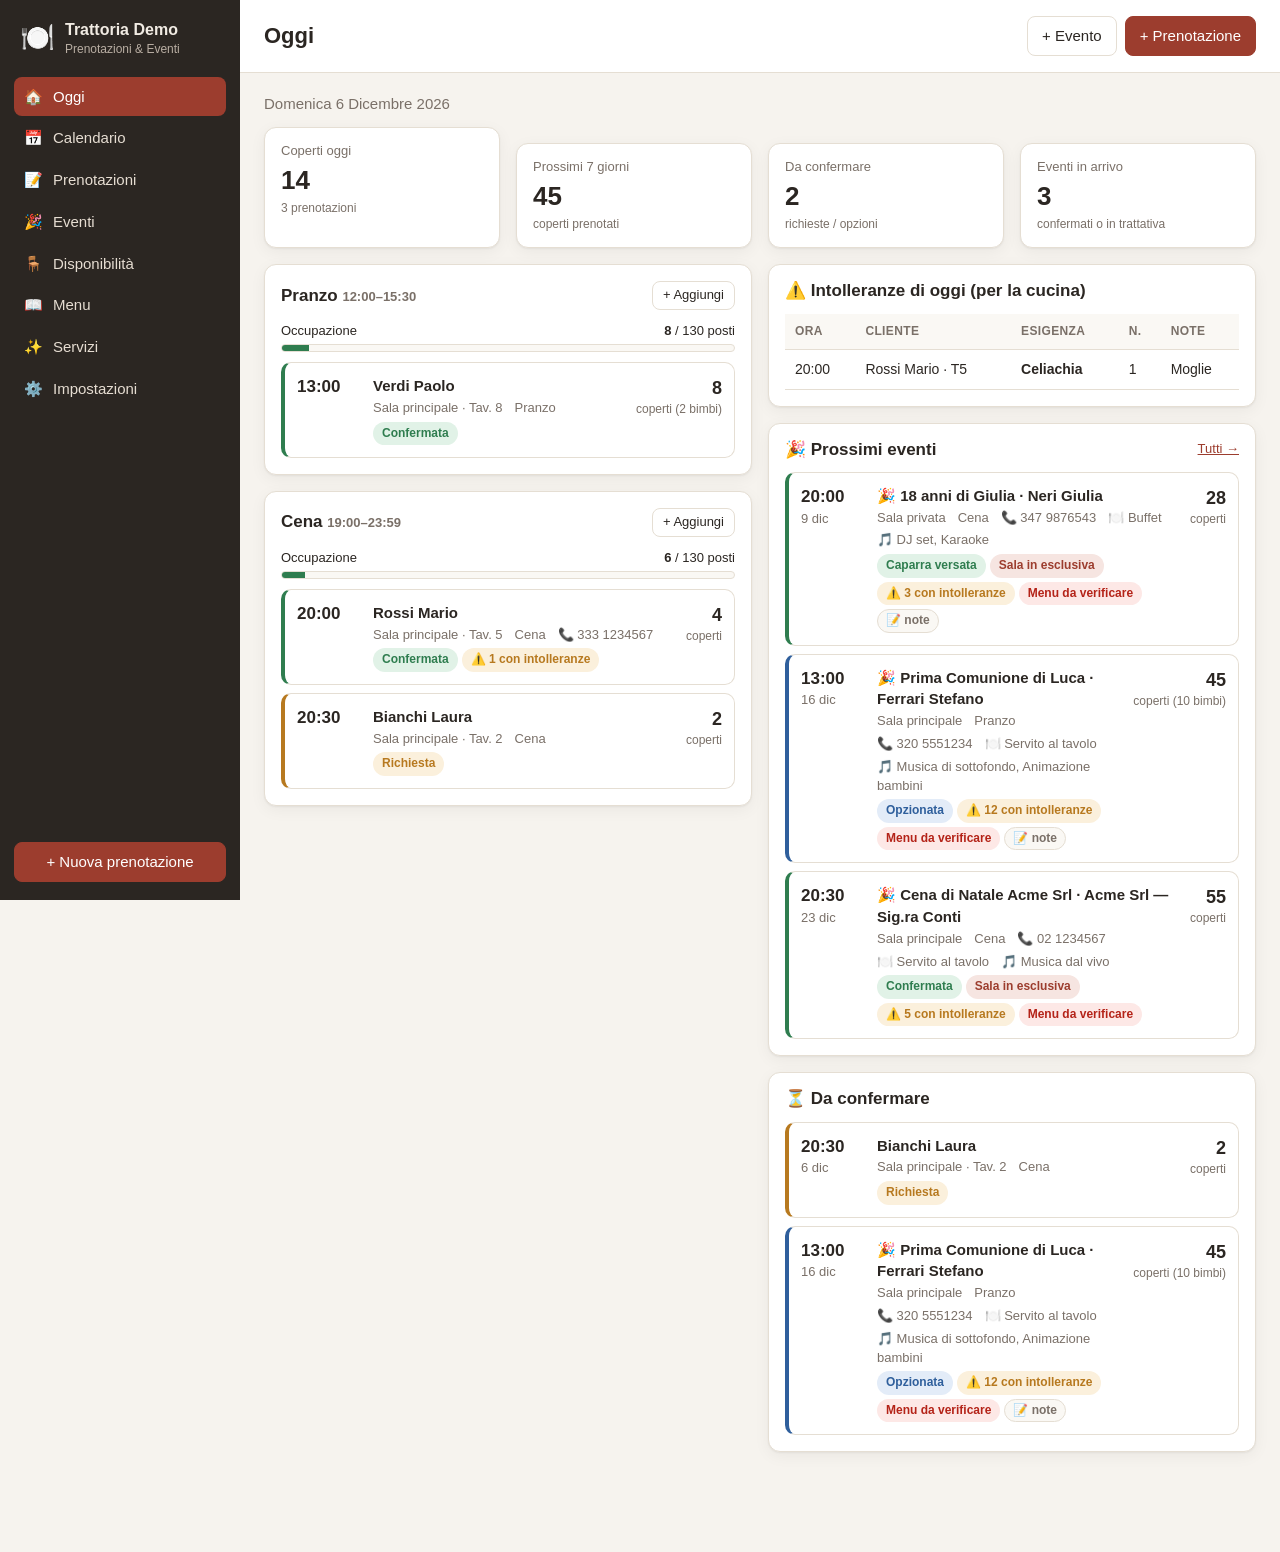
==== index.html @ 0d83be7b "Add restaurant agenda web app: bookings, events, availability, menus, intolerances, extra services C" ====
<!doctype html>
<html lang="it">
<head>
  <meta charset="utf-8">
  <meta name="viewport" content="width=device-width, initial-scale=1">
  <title>Agenda Ristorante</title>
  <meta name="description" content="Agenda per ristorante: prenotazioni, eventi, disponibilità, menu, intolleranze e servizi aggiuntivi.">
  <link rel="stylesheet" href="styles.css">
</head>
<body>
  <div class="app">
    <aside class="sidebar no-print">
      <div class="brand">
        <span class="brand-logo">🍽️</span>
        <div>
          <div class="brand-name" id="brandName">Agenda Ristorante</div>
          <div class="brand-sub">Prenotazioni &amp; Eventi</div>
        </div>
      </div>
      <nav class="nav" id="nav">
        <a href="#oggi" data-view="oggi"><span>🏠</span><b>Oggi</b></a>
        <a href="#calendario" data-view="calendario"><span>📅</span><b>Calendario</b></a>
        <a href="#prenotazioni" data-view="prenotazioni"><span>📝</span><b>Prenotazioni</b></a>
        <a href="#eventi" data-view="eventi"><span>🎉</span><b>Eventi</b></a>
        <a href="#disponibilita" data-view="disponibilita"><span>🪑</span><b>Disponibilità</b></a>
        <a href="#menu" data-view="menu"><span>📖</span><b>Menu</b></a>
        <a href="#servizi" data-view="servizi"><span>✨</span><b>Servizi</b></a>
        <a href="#impostazioni" data-view="impostazioni"><span>⚙️</span><b>Impostazioni</b></a>
      </nav>
      <button class="btn primary full" id="btnNewSide">+ Nuova prenotazione</button>
    </aside>

    <main class="main">
      <header class="topbar no-print">
        <h1 id="viewTitle">Oggi</h1>
        <div class="topbar-actions">
          <button class="btn" id="btnNewEvent">+ Evento</button>
          <button class="btn primary" id="btnNew">+ Prenotazione</button>
        </div>
      </header>
      <section id="view" class="view"></section>
    </main>
  </div>

  <div class="modal-backdrop" id="modal" hidden>
    <div class="modal" role="dialog" aria-modal="true">
      <div class="modal-head">
        <h2 id="modalTitle"></h2>
        <button class="icon-btn no-print" id="modalClose" aria-label="Chiudi">✕</button>
      </div>
      <div class="modal-body" id="modalBody"></div>
    </div>
  </div>

  <div class="toast" id="toast" hidden></div>

  <script src="app.js"></script>
</body>
</html>
---- styles.css ----
:root {
  --bg: #f6f3ee;
  --surface: #ffffff;
  --surface-2: #faf8f4;
  --border: #e5ded3;
  --text: #2b2622;
  --muted: #7a7068;
  --primary: #9c3d2e;
  --primary-2: #7e2f23;
  --primary-soft: #f6e5e1;
  --ok: #2f7d4f;
  --ok-soft: #e1f2e7;
  --warn: #b7791f;
  --warn-soft: #fbf0dc;
  --danger: #b42318;
  --danger-soft: #fde8e6;
  --info: #2f5f9c;
  --info-soft: #e3ecf8;
  --radius: 12px;
  --shadow: 0 1px 2px rgba(0,0,0,.05), 0 4px 16px rgba(0,0,0,.05);
}

* { box-sizing: border-box; }
html, body { margin: 0; padding: 0; }
body {
  font-family: -apple-system, BlinkMacSystemFont, "Segoe UI", Roboto, "Helvetica Neue", Arial, sans-serif;
  background: var(--bg);
  color: var(--text);
  font-size: 15px;
  line-height: 1.45;
}
h1, h2, h3, h4 { margin: 0; line-height: 1.2; }
a { color: var(--primary); }
.muted { color: var(--muted); }
.small { font-size: 13px; }
.right { text-align: right; }
.nowrap { white-space: nowrap; }

/* ---------- layout ---------- */
.app { display: flex; min-height: 100vh; }
.sidebar {
  width: 240px; flex-shrink: 0;
  background: #2b2622; color: #f1ebe3;
  padding: 18px 14px; display: flex; flex-direction: column; gap: 18px;
  position: sticky; top: 0; height: 100vh;
}
.brand { display: flex; align-items: center; gap: 10px; padding: 0 6px; }
.brand-logo { font-size: 28px; }
.brand-name { font-weight: 700; font-size: 16px; }
.brand-sub { font-size: 12px; color: #b9aea3; }
.nav { display: flex; flex-direction: column; gap: 2px; flex: 1; }
.nav a {
  display: flex; align-items: center; gap: 10px;
  padding: 9px 10px; border-radius: 8px;
  color: #e6ddd2; text-decoration: none;
}
.nav a b { font-weight: 500; }
.nav a:hover { background: rgba(255,255,255,.07); }
.nav a.active { background: var(--primary); color: #fff; }

.main { flex: 1; min-width: 0; display: flex; flex-direction: column; }
.topbar {
  display: flex; align-items: center; justify-content: space-between; gap: 12px;
  padding: 16px 24px; background: var(--surface);
  border-bottom: 1px solid var(--border);
  position: sticky; top: 0; z-index: 5;
}
.topbar h1 { font-size: 22px; }
.topbar-actions { display: flex; gap: 8px; }
.view { padding: 20px 24px 100px; max-width: 1400px; width: 100%; }

/* ---------- components ---------- */
.btn {
  appearance: none; border: 1px solid var(--border); background: var(--surface);
  color: var(--text); padding: 8px 14px; border-radius: 8px; cursor: pointer;
  font: inherit; font-weight: 500; white-space: nowrap;
}
.btn:hover { background: var(--surface-2); }
.btn.primary { background: var(--primary); border-color: var(--primary); color: #fff; }
.btn.primary:hover { background: var(--primary-2); }
.btn.danger { color: var(--danger); border-color: #f1c4bf; }
.btn.danger:hover { background: var(--danger-soft); }
.btn.ghost { border-color: transparent; background: transparent; }
.btn.sm { padding: 4px 10px; font-size: 13px; }
.btn.full { width: 100%; }
.icon-btn { border: none; background: transparent; font-size: 18px; cursor: pointer; padding: 4px 8px; border-radius: 6px; color: var(--muted); }
.icon-btn:hover { background: var(--surface-2); }

.card {
  background: var(--surface); border: 1px solid var(--border);
  border-radius: var(--radius); box-shadow: var(--shadow); padding: 16px;
}
.card + .card { margin-top: 16px; }
.card-head { display: flex; align-items: center; justify-content: space-between; gap: 10px; margin-bottom: 12px; flex-wrap: wrap; }
.card-head h3 { font-size: 17px; }

.grid { display: grid; gap: 16px; }
.grid.cols-2 { grid-template-columns: repeat(2, minmax(0, 1fr)); }
.grid.cols-3 { grid-template-columns: repeat(3, minmax(0, 1fr)); }
.grid.cols-4 { grid-template-columns: repeat(4, minmax(0, 1fr)); }

.stat { padding: 14px 16px; }
.stat .label { font-size: 13px; color: var(--muted); }
.stat .value { font-size: 26px; font-weight: 700; margin-top: 2px; }
.stat .sub { font-size: 12px; color: var(--muted); }

.badge {
  display: inline-flex; align-items: center; gap: 4px;
  padding: 2px 8px; border-radius: 999px; font-size: 12px; font-weight: 600;
  background: var(--surface-2); color: var(--muted); border: 1px solid var(--border);
  white-space: nowrap;
}
.badge.ok { background: var(--ok-soft); color: var(--ok); border-color: transparent; }
.badge.warn { background: var(--warn-soft); color: var(--warn); border-color: transparent; }
.badge.danger { background: var(--danger-soft); color: var(--danger); border-color: transparent; }
.badge.info { background: var(--info-soft); color: var(--info); border-color: transparent; }
.badge.primary { background: var(--primary-soft); color: var(--primary); border-color: transparent; }
.tags { display: flex; flex-wrap: wrap; gap: 4px; }

.toolbar { display: flex; gap: 8px; flex-wrap: wrap; align-items: center; margin-bottom: 14px; }
.toolbar .spacer { flex: 1; }

/* forms */
label.field { display: flex; flex-direction: column; gap: 4px; font-size: 13px; color: var(--muted); font-weight: 500; }
input, select, textarea {
  font: inherit; color: var(--text);
  border: 1px solid var(--border); border-radius: 8px; padding: 8px 10px;
  background: #fff; width: 100%; min-width: 0;
}
input:focus, select:focus, textarea:focus { outline: 2px solid var(--primary-soft); border-color: var(--primary); }
textarea { min-height: 70px; resize: vertical; }
input[type=checkbox], input[type=radio] { width: auto; accent-color: var(--primary); }
.form-grid { display: grid; grid-template-columns: repeat(4, minmax(0, 1fr)); gap: 12px; }
.form-grid .span-2 { grid-column: span 2; }
.form-grid .span-3 { grid-column: span 3; }
.form-grid .span-4 { grid-column: 1 / -1; }
.check { display: inline-flex; align-items: center; gap: 6px; font-size: 14px; color: var(--text); cursor: pointer; padding: 4px 0; }
.check-grid { display: grid; grid-template-columns: repeat(auto-fill, minmax(190px, 1fr)); gap: 2px 14px; }
.pill-choice { display: flex; flex-wrap: wrap; gap: 6px; }
.pill-choice label {
  border: 1px solid var(--border); border-radius: 999px; padding: 6px 12px; cursor: pointer;
  font-size: 14px; background: #fff; user-select: none;
}
.pill-choice input { position: absolute; opacity: 0; pointer-events: none; }
.pill-choice label:has(input:checked) { background: var(--primary); border-color: var(--primary); color: #fff; }

fieldset.section { border: 1px solid var(--border); border-radius: var(--radius); padding: 14px; margin: 0 0 14px; background: var(--surface); }
fieldset.section > legend { font-weight: 700; padding: 0 6px; font-size: 15px; }
details.section { border: 1px solid var(--border); border-radius: var(--radius); margin: 0 0 14px; background: var(--surface); }
details.section > summary { cursor: pointer; padding: 12px 14px; font-weight: 700; list-style: none; display: flex; justify-content: space-between; align-items: center; gap: 8px; }
details.section > summary::-webkit-details-marker { display: none; }
details.section > summary::after { content: "▾"; color: var(--muted); transition: transform .15s; }
details.section[open] > summary::after { transform: rotate(180deg); }
details.section > .section-body { padding: 0 14px 14px; }
.summary-note { font-weight: 400; color: var(--muted); font-size: 13px; margin-left: auto; }

.alert { padding: 10px 12px; border-radius: 8px; font-size: 14px; margin: 8px 0; }
.alert.warn { background: var(--warn-soft); color: #7a5112; }
.alert.danger { background: var(--danger-soft); color: var(--danger); }
.alert.ok { background: var(--ok-soft); color: var(--ok); }
.alert.info { background: var(--info-soft); color: var(--info); }

/* tables */
.table-wrap { overflow-x: auto; }
table { width: 100%; border-collapse: collapse; font-size: 14px; }
th, td { text-align: left; padding: 9px 10px; border-bottom: 1px solid var(--border); vertical-align: top; }
th { font-size: 12px; text-transform: uppercase; letter-spacing: .03em; color: var(--muted); font-weight: 600; background: var(--surface-2); }
tr.clickable { cursor: pointer; }
tr.clickable:hover td { background: var(--surface-2); }

/* booking list items */
.booking {
  display: grid; grid-template-columns: 64px 1fr auto; gap: 12px; align-items: start;
  padding: 12px; border: 1px solid var(--border); border-radius: 10px; background: #fff; cursor: pointer;
  border-left: 4px solid var(--border);
}
.booking + .booking { margin-top: 8px; }
.booking:hover { background: var(--surface-2); }
.booking .time { font-weight: 700; font-size: 17px; }
.booking .who { font-weight: 600; }
.booking .meta { font-size: 13px; color: var(--muted); display: flex; flex-wrap: wrap; gap: 4px 12px; margin-top: 2px; }
.booking .covers { text-align: right; font-weight: 700; font-size: 18px; }
.booking .covers small { display: block; font-weight: 500; font-size: 12px; color: var(--muted); }
.booking.st-confermata, .booking.st-caparra { border-left-color: var(--ok); }
.booking.st-richiesta { border-left-color: var(--warn); }
.booking.st-opzionata { border-left-color: var(--info); }
.booking.st-annullata, .booking.st-noshow { border-left-color: var(--danger); opacity: .6; }
.booking.st-completata { border-left-color: #8a8178; }

/* occupancy bar */
.occ { margin: 6px 0; }
.occ-head { display: flex; justify-content: space-between; font-size: 13px; margin-bottom: 3px; gap: 8px; }
.occ-bar { height: 8px; background: var(--surface-2); border-radius: 999px; overflow: hidden; border: 1px solid var(--border); }
.occ-bar > span { display: block; height: 100%; background: var(--ok); }
.occ-bar.mid > span { background: var(--warn); }
.occ-bar.full > span { background: var(--danger); }

/* calendar */
.cal-head { display: flex; align-items: center; gap: 8px; margin-bottom: 12px; flex-wrap: wrap; }
.cal-head h2 { font-size: 20px; min-width: 200px; text-transform: capitalize; }
.cal { display: grid; grid-template-columns: repeat(7, minmax(0, 1fr)); gap: 6px; }
.cal .dow { font-size: 12px; color: var(--muted); text-transform: uppercase; font-weight: 600; padding: 4px 6px; }
.cal .day {
  background: #fff; border: 1px solid var(--border); border-radius: 10px; min-height: 112px;
  padding: 6px; cursor: pointer; display: flex; flex-direction: column; gap: 3px; overflow: hidden;
}
.cal .day:hover { border-color: var(--primary); }
.cal .day.other { opacity: .45; }
.cal .day.today { outline: 2px solid var(--primary); outline-offset: -1px; }
.cal .day.closed { background: repeating-linear-gradient(45deg, #f4f0ea, #f4f0ea 6px, #efe9e1 6px, #efe9e1 12px); }
.cal .num { font-weight: 700; font-size: 14px; display: flex; justify-content: space-between; align-items: center; }
.cal .turn { font-size: 11px; display: flex; justify-content: space-between; gap: 4px; padding: 1px 5px; border-radius: 5px; background: var(--ok-soft); color: var(--ok); }
.cal .turn.mid { background: var(--warn-soft); color: var(--warn); }
.cal .turn.full { background: var(--danger-soft); color: var(--danger); }
.cal .evdot { display: none; font-size: 11px; }
.cal .ev { font-size: 11px; background: var(--primary-soft); color: var(--primary); border-radius: 5px; padding: 1px 5px; white-space: nowrap; overflow: hidden; text-overflow: ellipsis; }

/* menu */
.dish { display: flex; justify-content: space-between; gap: 10px; padding: 8px 0; border-bottom: 1px dashed var(--border); }
.dish:last-child { border-bottom: none; }
.dish .name { font-weight: 600; }
.dish.flagged .name { color: var(--danger); }
.course-title { font-size: 13px; text-transform: uppercase; letter-spacing: .05em; color: var(--primary); font-weight: 700; margin: 12px 0 4px; }
.course-title:first-child { margin-top: 0; }

.totals { display: grid; grid-template-columns: 1fr auto; gap: 4px 16px; font-size: 14px; }
.totals .grand { font-size: 18px; font-weight: 700; border-top: 1px solid var(--border); padding-top: 6px; margin-top: 4px; }

.row-list .row { display: grid; gap: 8px; align-items: center; margin-bottom: 8px; }
.intol-row { grid-template-columns: 1.4fr 80px 1.6fr auto; }

.empty { text-align: center; padding: 30px 10px; color: var(--muted); }

/* modal */
.modal-backdrop {
  position: fixed; inset: 0; background: rgba(30, 24, 20, .5); z-index: 50;
  display: flex; align-items: flex-start; justify-content: center; padding: 30px 16px; overflow-y: auto;
}
.modal-backdrop[hidden] { display: none; }
.modal { background: var(--bg); border-radius: 16px; width: 100%; max-width: 980px; box-shadow: 0 20px 60px rgba(0,0,0,.3); }
.modal-head { display: flex; justify-content: space-between; align-items: center; padding: 16px 20px; border-bottom: 1px solid var(--border); background: var(--surface); border-radius: 16px 16px 0 0; position: sticky; top: -30px; z-index: 2; }
.modal-head h2 { font-size: 19px; }
.modal-body { padding: 18px 20px; }
.modal-foot { display: flex; gap: 8px; justify-content: flex-end; flex-wrap: wrap; padding-top: 6px; }
.modal-foot .spacer { flex: 1; }

.toast {
  position: fixed; bottom: 24px; left: 50%; transform: translateX(-50%);
  background: #2b2622; color: #fff; padding: 10px 18px; border-radius: 10px; z-index: 100;
  box-shadow: var(--shadow); font-size: 14px;
}
.toast[hidden] { display: none; }

/* print sheet */
.sheet h3 { margin: 14px 0 6px; font-size: 15px; border-bottom: 1px solid var(--border); padding-bottom: 4px; }
.sheet .kv { display: grid; grid-template-columns: 170px 1fr; gap: 3px 12px; font-size: 14px; }
.sheet .kv dt { color: var(--muted); }
.sheet .kv dd { margin: 0; }

/* ---------- responsive ---------- */
@media (max-width: 1100px) {
  .grid.cols-4 { grid-template-columns: repeat(2, minmax(0, 1fr)); }
  .grid.cols-3 { grid-template-columns: repeat(2, minmax(0, 1fr)); }
}
@media (max-width: 860px) {
  .app { flex-direction: column; }
  .sidebar {
    position: fixed; bottom: 0; top: auto; left: 0; right: 0; width: 100%; height: auto;
    flex-direction: row; padding: 4px; z-index: 20; gap: 0;
  }
  .brand, .sidebar .btn { display: none; }
  .nav { flex-direction: row; overflow-x: auto; gap: 0; }
  .nav a { flex-direction: column; gap: 0; font-size: 11px; padding: 6px 8px; min-width: 66px; text-align: center; }
  .nav a span { font-size: 18px; }
  .topbar { padding: 12px 16px; }
  .topbar h1 { font-size: 18px; }
  .view { padding: 16px 16px 100px; }
  .grid.cols-2, .grid.cols-3 { grid-template-columns: minmax(0, 1fr); }
  .form-grid { grid-template-columns: repeat(2, minmax(0, 1fr)); }
  .form-grid .span-3 { grid-column: 1 / -1; }
  .cal { gap: 3px; }
  .cal .day { min-height: 70px; padding: 4px; }
  .cal .turn span:first-child { display: none; }
  .cal .ev { display: none; }
  .cal .closed-lbl { display: none; }
  .cal .evdot { display: inline; }
  .cal .turn { padding: 1px 3px; font-size: 10px; }
  .intol-row { grid-template-columns: 1fr 70px auto; }
  .intol-row .intol-note { grid-column: 1 / -1; grid-row: 2; }
  .modal-backdrop { padding: 0; }
  .modal { border-radius: 0; min-height: 100vh; }
  .modal-head { border-radius: 0; top: 0; }
  .sheet .kv { grid-template-columns: 120px 1fr; }
}
@media (max-width: 480px) {
  .grid.cols-4 { grid-template-columns: repeat(2, minmax(0, 1fr)); }
  .form-grid { grid-template-columns: minmax(0, 1fr); }
  .form-grid .span-2 { grid-column: 1 / -1; }
  .booking { grid-template-columns: 52px 1fr; }
  .booking .covers { grid-column: 1 / -1; text-align: left; }
  .topbar-actions .btn:not(.primary) { display: none; }
}

@media print {
  body { background: #fff; }
  .no-print, .sidebar, .topbar, .view, .modal-foot { display: none !important; }
  .modal-backdrop { position: static; background: none; padding: 0; display: block; }
  .modal { box-shadow: none; max-width: none; background: #fff; }
  .modal-head { position: static; border: none; }
}
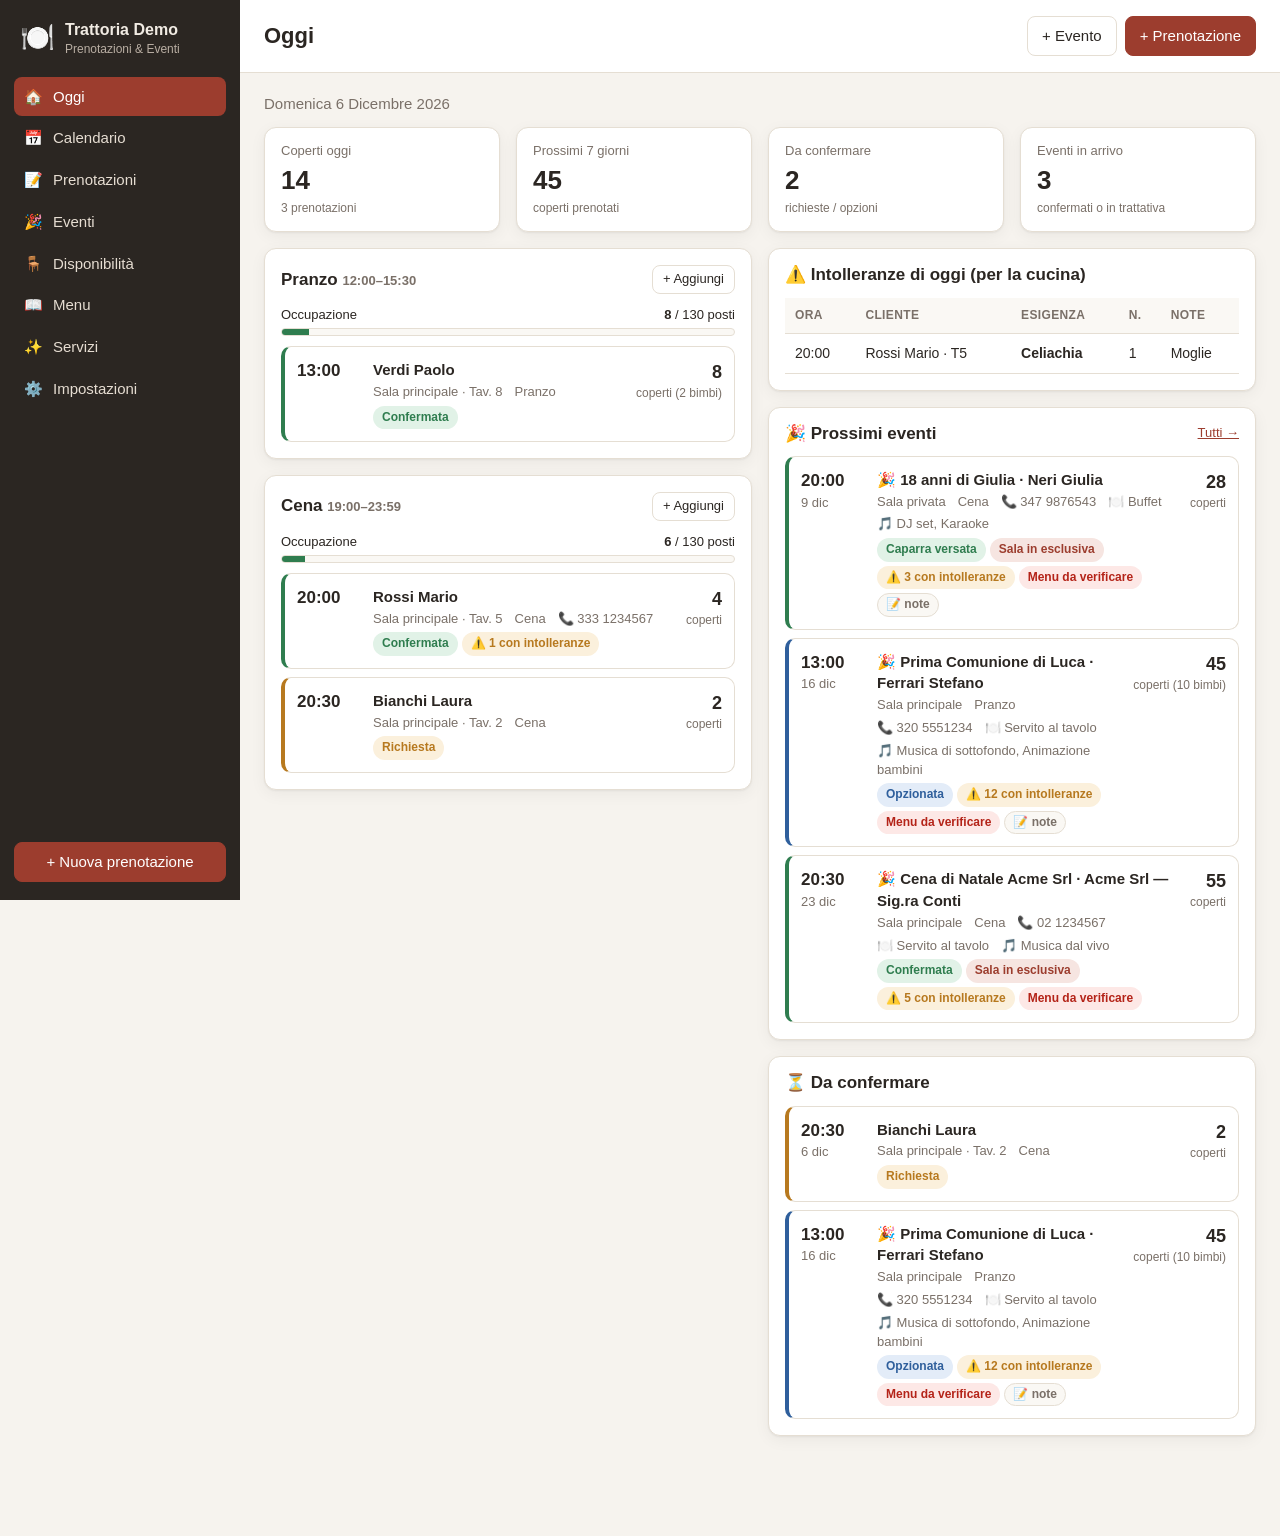
==== commit 04ea43ff: "Add shared Supabase database with staff-only login, realtime sync and GitHub Pages deploy - cloud.js" ====
--- a/index.html
+++ b/index.html
@@ -33,6 +33,7 @@
     <main class="main">
       <header class="topbar no-print">
         <h1 id="viewTitle">Oggi</h1>
+        <span id="syncState" class="badge" hidden></span>
         <div class="topbar-actions">
           <button class="btn" id="btnNewEvent">+ Evento</button>
           <button class="btn primary" id="btnNew">+ Prenotazione</button>
@@ -54,6 +55,10 @@
 
   <div class="toast" id="toast" hidden></div>
 
+  <div class="auth" id="auth" hidden></div>
+
+  <script src="config.js"></script>
   <script src="app.js"></script>
+  <script src="cloud.js"></script>
 </body>
 </html>
--- a/styles.css
+++ b/styles.css
@@ -66,6 +66,7 @@
   position: sticky; top: 0; z-index: 5;
 }
 .topbar h1 { font-size: 22px; }
+.topbar > #syncState { margin-right: auto; }
 .topbar-actions { display: flex; gap: 8px; }
 .view { padding: 20px 24px 100px; max-width: 1400px; width: 100%; }
 
@@ -250,6 +251,23 @@
   box-shadow: var(--shadow); font-size: 14px;
 }
 .toast[hidden] { display: none; }
+
+/* login */
+body.locked { overflow: hidden; }
+.auth {
+  position: fixed; inset: 0; z-index: 200; background: var(--bg);
+  display: flex; align-items: center; justify-content: center; padding: 16px; overflow-y: auto;
+}
+.auth[hidden] { display: none; }
+.auth-card {
+  background: var(--surface); border: 1px solid var(--border); border-radius: 16px; box-shadow: var(--shadow);
+  width: 100%; max-width: 380px; padding: 28px 24px; display: flex; flex-direction: column; gap: 12px; text-align: center;
+}
+.auth-card .field { text-align: left; }
+.auth-logo { font-size: 42px; }
+.auth-card h2 { font-size: 22px; }
+.auth-card p { margin: 0; }
+.auth-links { display: flex; justify-content: space-between; gap: 10px; flex-wrap: wrap; font-size: 13px; }
 
 /* print sheet */
 .sheet h3 { margin: 14px 0 6px; font-size: 15px; border-bottom: 1px solid var(--border); padding-bottom: 4px; }
@@ -308,3 +326,5 @@
   .modal { box-shadow: none; max-width: none; background: #fff; }
   .modal-head { position: static; border: none; }
 }
+.badge[hidden] { display: none; }
+.grid > .card + .card { margin-top: 0; }
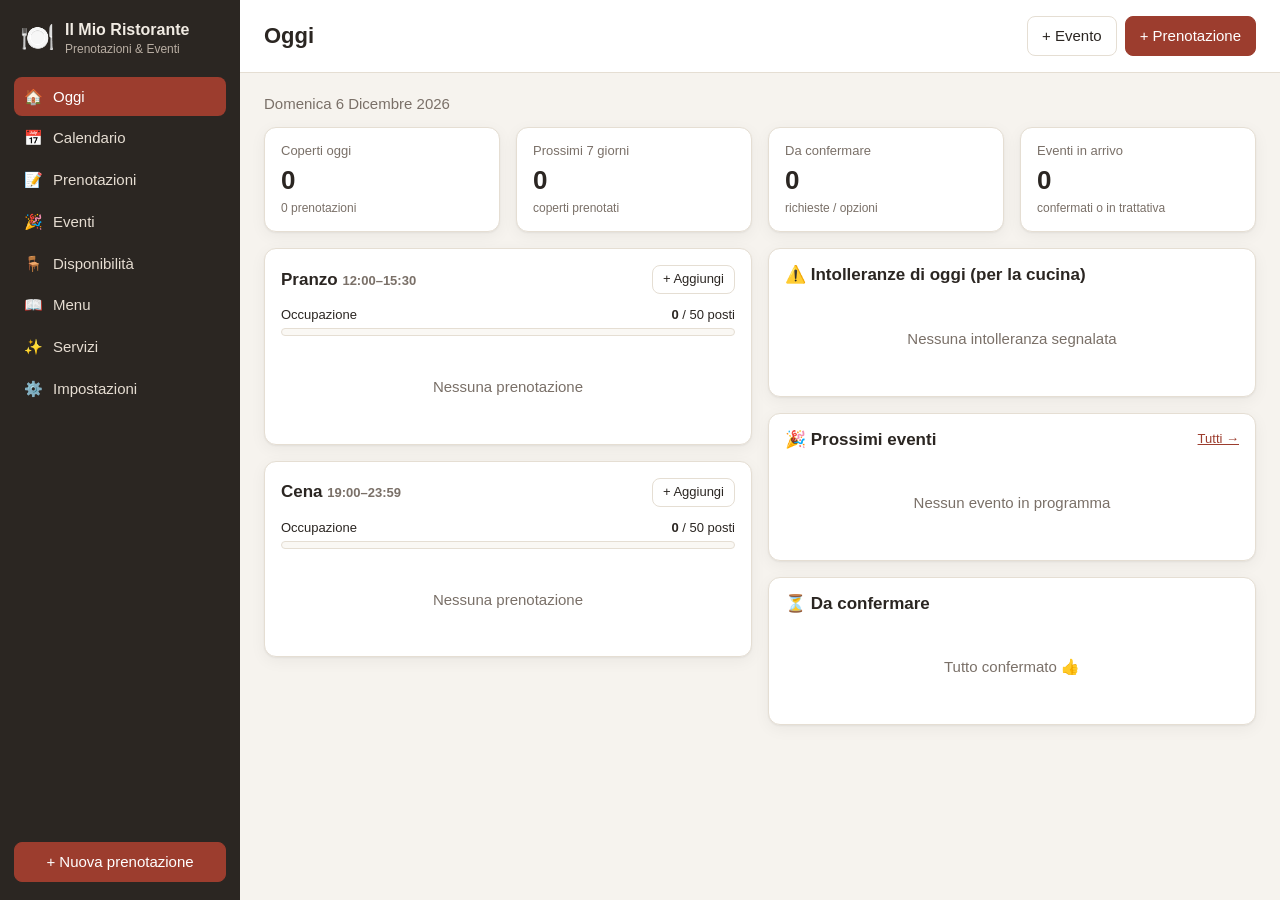
==== commit d80c307d: "Start with an empty agenda, remove stored demo data once, import bookings from Google Calendar - Cle" ====
--- a/index.html
+++ b/index.html
@@ -59,6 +59,7 @@
 
   <script src="config.js"></script>
   <script src="app.js"></script>
+  <script src="gcal.js"></script>
   <script src="cloud.js"></script>
 </body>
 </html>
